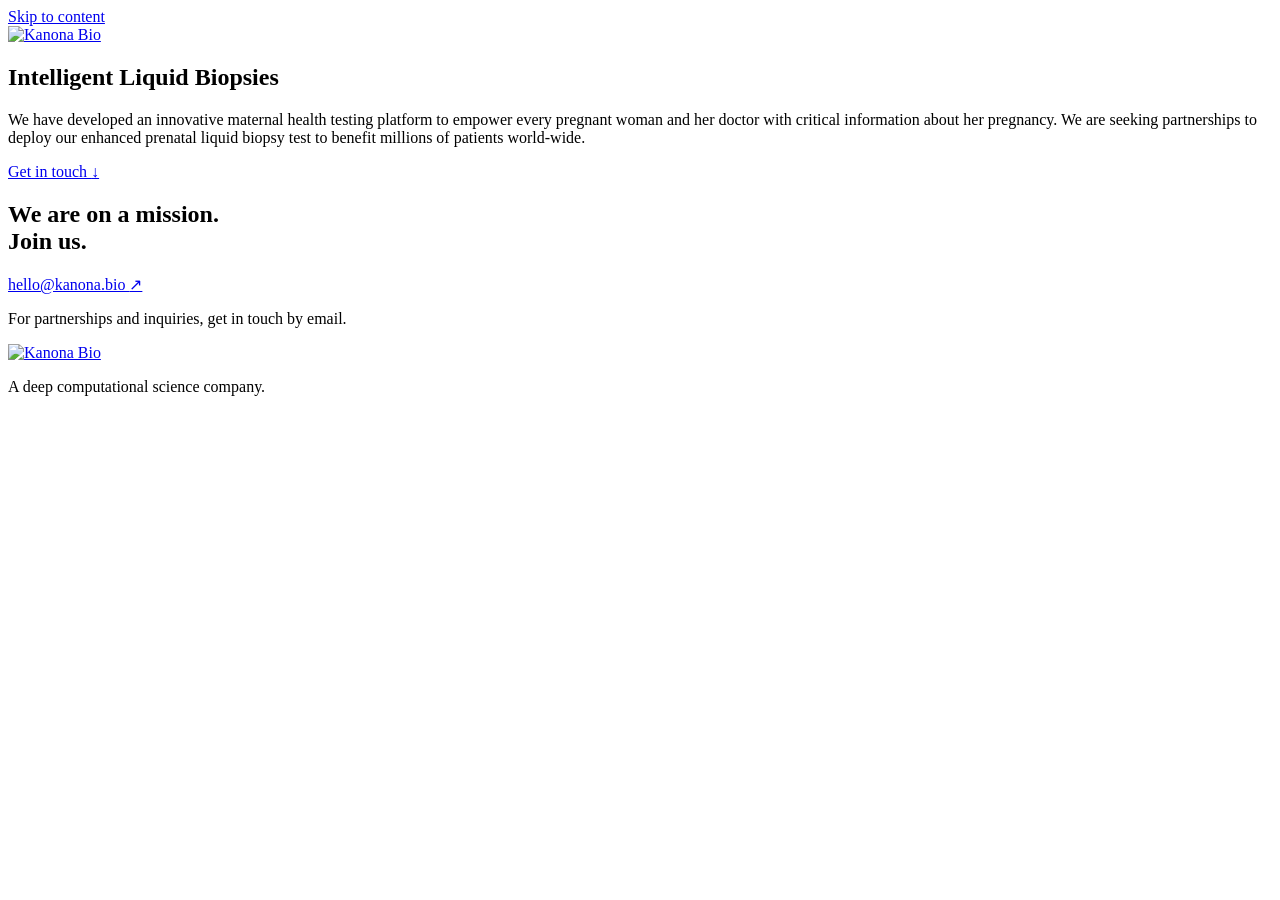
==== public/index.html @ d2feacb1 "Kanona Bio landing page (approved 2026-09-15 build)" ====
<!doctype html>
<html lang="en">
<head>
  <meta charset="utf-8">
  <meta name="viewport" content="width=device-width, initial-scale=1">
  <meta name="theme-color" content="#253551">
  <title>Kanona Bio — Intelligent Liquid Biopsies</title>
  <meta name="description" content="A deep computational science company developing a maternal health testing platform. Connect with Kanona Bio.">
  <link rel="canonical" href="https://kanona.bio/">
  <meta property="og:type" content="website">
  <meta property="og:site_name" content="Kanona Bio">
  <meta property="og:title" content="Kanona Bio — Intelligent Liquid Biopsies">
  <meta property="og:description" content="A deep computational science company. We are on a mission. Join us.">
  <meta property="og:url" content="https://kanona.bio/">
  <meta property="og:image" content="https://kanona.bio/assets/kanona-dark.png">
  <meta property="og:image:alt" content="Kanona Bio logo">
  <meta name="twitter:card" content="summary_large_image">
  <meta name="twitter:title" content="Kanona Bio — Intelligent Liquid Biopsies">
  <meta name="twitter:description" content="A deep computational science company. We are on a mission. Join us.">
  <meta name="twitter:image" content="https://kanona.bio/assets/kanona-dark.png">
  <link rel="icon" href="/favicon.svg" type="image/svg+xml">
  <link rel="stylesheet" href="/styles.css">
</head>
<body>
  <a class="skip-link" href="#main">Skip to content</a>
  <div class="hero">
    <header class="site-header">
      <a class="brand" href="/" aria-label="Kanona Bio home"><img src="/assets/kanona-light.png" alt="Kanona Bio" width="1066" height="543" fetchpriority="high"></a>
    </header>
    <main id="main">
      <section class="introduction" aria-labelledby="headline">
        <h1 id="headline">Intelligent Liquid Biopsies</h1>
        <p>We have developed an innovative maternal health testing platform to empower every pregnant woman and her doctor with critical information about her pregnancy. We are seeking partnerships to deploy our enhanced prenatal liquid biopsy test to benefit millions of patients world-wide.</p>
        <a class="button button-light" href="#contact">Get in touch <span aria-hidden="true">↓</span></a>
      </section>
    </main>
  </div>
  <section class="contact" id="contact" aria-labelledby="contact-title">
    <div class="contact-heading">
      <h2 id="contact-title">We are on a mission.<br>Join us.</h2>
    </div>
    <div class="contact-details">
      <a class="email-address" href="mailto:hello@kanona.bio?subject=Kanona%20Bio%20inquiry">hello@kanona.bio <span aria-hidden="true">↗</span></a>
      <p>For partnerships and inquiries, get in touch by email.</p>
    </div>
  </section>
  <footer class="site-footer">
    <a class="footer-brand" href="/" aria-label="Kanona Bio home"><img src="/assets/kanona-dark.png" alt="Kanona Bio" width="1071" height="542" loading="lazy"></a>
    <p>A deep computational science company.</p>
  </footer>
</body>
</html>
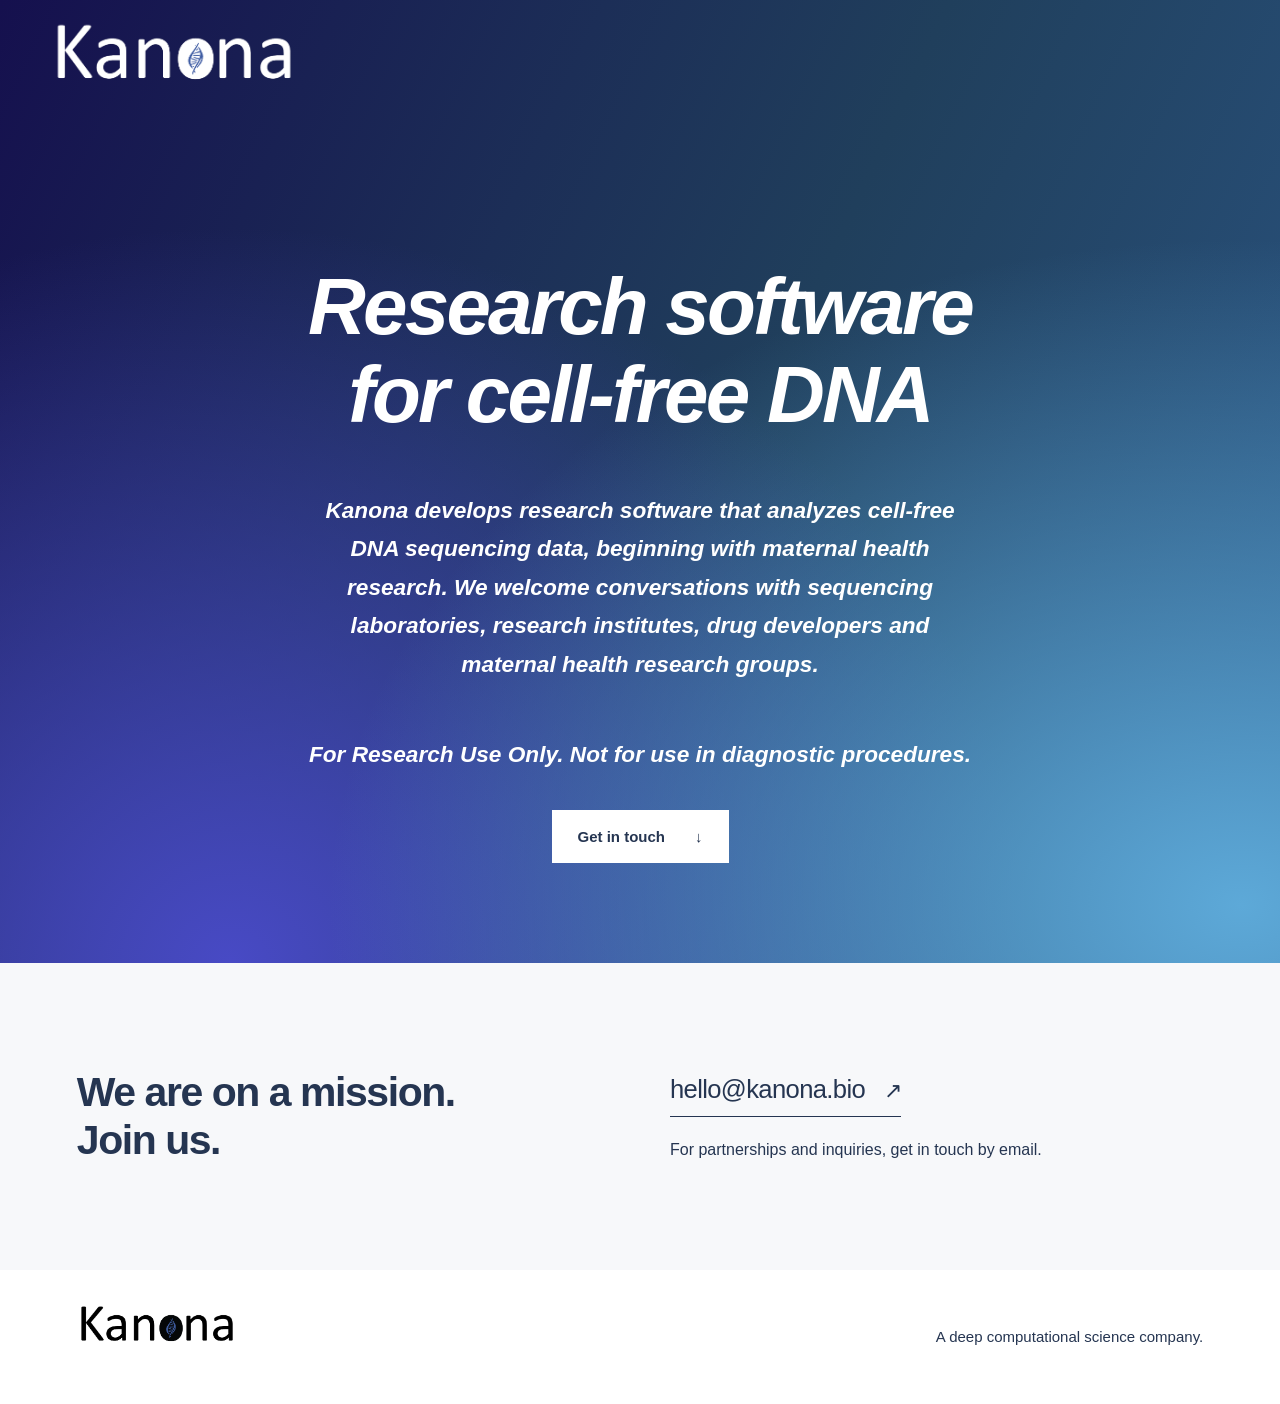
==== commit a97694f9: "Home page: research-use-only wording Replace the 2023 clinical copy ("Intelligent Liquid Biopsies", " ====
--- a/public/index.html
+++ b/public/index.html
@@ -4,19 +4,19 @@
   <meta charset="utf-8">
   <meta name="viewport" content="width=device-width, initial-scale=1">
   <meta name="theme-color" content="#253551">
-  <title>Kanona Bio — Intelligent Liquid Biopsies</title>
-  <meta name="description" content="A deep computational science company developing a maternal health testing platform. Connect with Kanona Bio.">
+  <title>Kanona Bio — Research software for cell-free DNA</title>
+  <meta name="description" content="A deep computational science company developing research software for cell-free DNA analysis. Connect with Kanona Bio.">
   <link rel="canonical" href="https://kanona.bio/">
   <meta property="og:type" content="website">
   <meta property="og:site_name" content="Kanona Bio">
-  <meta property="og:title" content="Kanona Bio — Intelligent Liquid Biopsies">
-  <meta property="og:description" content="A deep computational science company. We are on a mission. Join us.">
+  <meta property="og:title" content="Kanona Bio — Research software for cell-free DNA">
+  <meta property="og:description" content="A deep computational science company developing research software for cell-free DNA analysis.">
   <meta property="og:url" content="https://kanona.bio/">
   <meta property="og:image" content="https://kanona.bio/assets/kanona-dark.png">
   <meta property="og:image:alt" content="Kanona Bio logo">
   <meta name="twitter:card" content="summary_large_image">
-  <meta name="twitter:title" content="Kanona Bio — Intelligent Liquid Biopsies">
-  <meta name="twitter:description" content="A deep computational science company. We are on a mission. Join us.">
+  <meta name="twitter:title" content="Kanona Bio — Research software for cell-free DNA">
+  <meta name="twitter:description" content="A deep computational science company developing research software for cell-free DNA analysis.">
   <meta name="twitter:image" content="https://kanona.bio/assets/kanona-dark.png">
   <link rel="icon" href="/favicon.svg" type="image/svg+xml">
   <link rel="stylesheet" href="/styles.css">
@@ -29,8 +29,9 @@
     </header>
     <main id="main">
       <section class="introduction" aria-labelledby="headline">
-        <h1 id="headline">Intelligent Liquid Biopsies</h1>
-        <p>We have developed an innovative maternal health testing platform to empower every pregnant woman and her doctor with critical information about her pregnancy. We are seeking partnerships to deploy our enhanced prenatal liquid biopsy test to benefit millions of patients world-wide.</p>
+        <h1 id="headline">Research software for cell-free DNA</h1>
+        <p>Kanona develops research software that analyzes cell-free DNA sequencing data, beginning with maternal health research. We welcome conversations with sequencing laboratories, research institutes, drug developers and maternal health research groups.</p>
+        <p class="ruo-statement">For Research Use Only. Not for use in diagnostic procedures.</p>
         <a class="button button-light" href="#contact">Get in touch <span aria-hidden="true">↓</span></a>
       </section>
     </main>
--- a/styles.css
+++ b/styles.css
@@ -0,0 +1,39 @@
+:root{color-scheme:light;--ink:#253551;--paper:#f7f8fa;--blue:#34517e;--line:#d9dfe7;font-family:Arial,Helvetica,sans-serif;color:var(--ink);font-synthesis:none}
+*{box-sizing:border-box}
+html{scroll-behavior:smooth;scroll-padding-top:2rem}
+body{margin:0;background:white;-webkit-font-smoothing:antialiased}
+a{color:inherit;text-decoration:none}
+button{font:inherit}
+a:focus-visible,button:focus-visible{outline:3px solid #81bcff;outline-offset:6px}
+.skip-link{position:fixed;z-index:10;top:1rem;left:1rem;transform:translateY(-200%);background:white;color:var(--ink);padding:.9rem 1.25rem}
+.skip-link:focus{transform:translateY(0)}
+.hero{color:white;background:radial-gradient(ellipse at 97% 94%,#5da9d8 0%,transparent 52%),radial-gradient(ellipse at 18% 100%,#484ac5 0%,transparent 54%),linear-gradient(115deg,#15104e 0%,#203f5c 55%,#2b5684 100%);min-height:850px;min-height:max(850px,100svh)}
+.site-header{max-width:1600px;margin:auto;padding:10px 4%;display:flex;align-items:center;justify-content:space-between;gap:2rem}
+.brand{width:245px;display:block;flex-shrink:0}
+.brand img,.footer-brand img{display:block;width:100%;height:auto}
+.introduction{max-width:1560px;margin:0 auto;padding:118px 3% 100px;text-align:center}
+h1{margin:0;font-size:clamp(48px,6.25vw,96px);line-height:1.1;font-weight:700;font-style:italic;letter-spacing:-.035em;text-wrap:balance}
+.introduction p{max-width:670px;margin:52px auto 36px;font-size:clamp(20px,1.77vw,27px);line-height:1.7;font-weight:700;font-style:italic;text-wrap:pretty}
+.button{min-height:52px;padding:17px 25px;display:inline-flex;align-items:center;justify-content:center;gap:30px;font-weight:600;font-size:15px;border:1px solid transparent;transition:background-color .15s,color .15s}
+.button-light{background:white;color:var(--ink)}
+.button-light:hover{background:#e7effa}
+.button-dark{background:var(--ink);color:white}
+.button-dark:hover{background:#354d75}
+.contact{padding:105px 6%;display:grid;grid-template-columns:1fr 1fr;gap:60px;align-items:center;max-width:1600px;margin:auto;background:var(--paper)}
+h2{font-size:clamp(32px,3.2vw,49px);line-height:1.18;letter-spacing:-.035em;font-weight:600;margin:0}
+.contact-details{justify-self:start;width:100%;max-width:540px}
+.email-address{font-size:clamp(21px,2vw,30px);line-height:1.5;letter-spacing:-.025em;border-bottom:1px solid var(--ink);display:inline-block;padding-bottom:7px;overflow-wrap:anywhere}
+.email-address span{font-size:22px;margin-left:12px}
+.email-address:hover{color:#415fa0}
+.contact-details>p{font-size:16px;line-height:1.6;margin:20px 0 0}
+.site-footer{max-width:1600px;margin:auto;padding:27px 6%;display:flex;align-items:center;justify-content:space-between;gap:30px}
+.footer-brand{display:block;width:160px;flex-shrink:0}
+.site-footer p{font-size:15px;line-height:1.6}
+.error-page{min-height:100svh;display:grid;place-items:center;padding:32px;background:var(--paper)}
+.error-content{max-width:680px;text-align:center}
+.error-content h1{font-style:normal;font-size:60px}
+.error-content p{font-size:19px;line-height:1.6;margin:24px 0}
+@media(min-width:1601px){.contact{max-width:none;grid-template-columns:minmax(0,650px) minmax(0,650px);justify-content:center}.introduction{padding-top:150px}}
+@media(max-width:800px){.hero{min-height:auto}.site-header{padding:4px 6%}.brand{width:190px}.introduction{padding:80px 7% 90px}h1{font-size:clamp(48px,8.9vw,70px);line-height:1.07}.introduction p{max-width:570px;font-size:21px;line-height:1.65;margin-top:35px}.contact{grid-template-columns:1fr;gap:40px;padding:70px 7%}.contact-details{max-width:none}.email-address{font-size:27px}.site-footer{padding:20px 7%}.site-footer p{max-width:230px;text-align:right}}
+@media(max-width:440px){.brand{width:170px}.introduction{padding-top:64px;padding-bottom:70px}h1{font-size:49px}.introduction p{font-size:19px;line-height:1.7;margin:30px auto}.button{min-height:52px}.contact{padding-top:60px;padding-bottom:52px;gap:32px}.email-address{font-size:23px}.email-address span{font-size:19px;margin-left:5px}.site-footer{align-items:flex-start;flex-direction:column;gap:0;padding-top:20px;padding-bottom:35px}.footer-brand{width:145px}.site-footer p{text-align:left;margin:0;max-width:none;font-size:14px}}
+@media(prefers-reduced-motion:reduce){html{scroll-behavior:auto}*{transition:none!important}}
